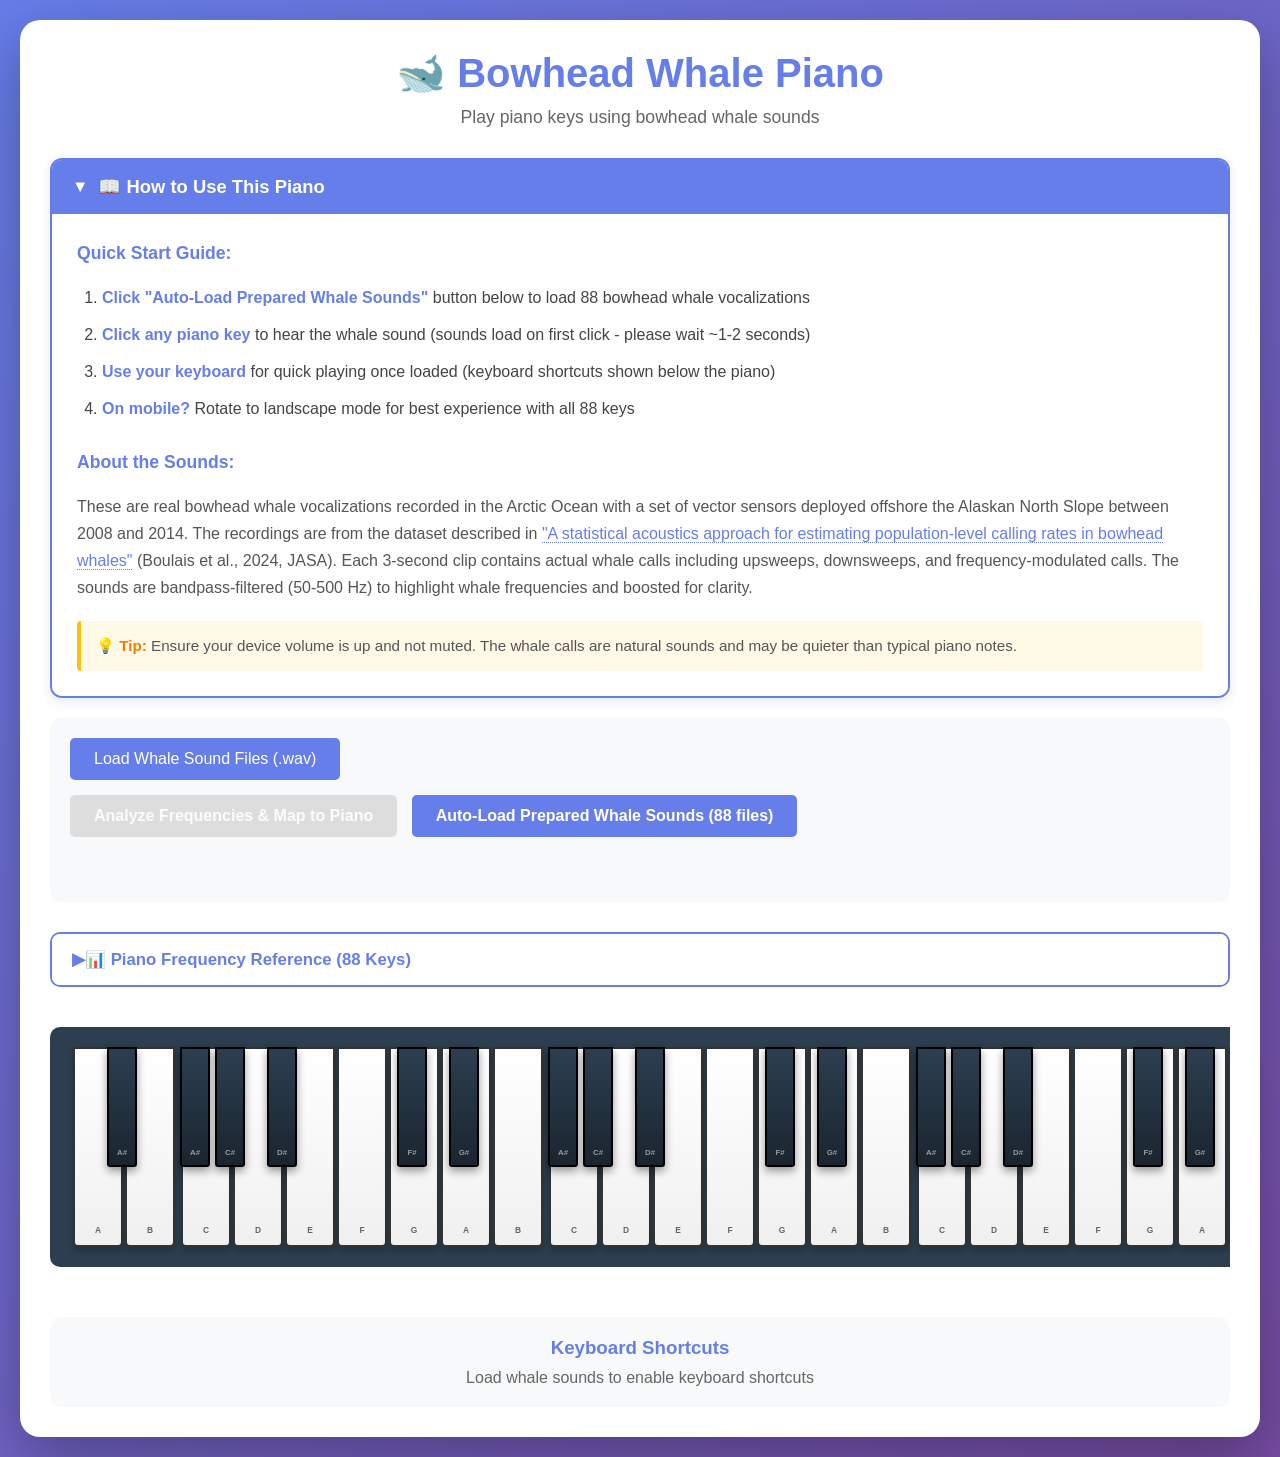
==== index.html @ 64fb5c07 "Update README to reference Boulais et al. 2024 JASA paper instead of Shell GSI data" ====
<!DOCTYPE html>
<html lang="en">
<head>
    <meta charset="UTF-8">
    <meta name="viewport" content="width=device-width, initial-scale=1.0, maximum-scale=1.0, user-scalable=no">
    <meta name="mobile-web-app-capable" content="yes">
    <meta name="apple-mobile-web-app-capable" content="yes">
    <meta name="apple-mobile-web-app-status-bar-style" content="black-translucent">
    <title>Bowhead Whale Piano</title>
    <link rel="stylesheet" href="styles.css">
</head>
<body>
    <!-- Orientation Prompt for Mobile Portrait Mode -->
    <div class="orientation-prompt">
        <div class="rotate-icon">📱 ↻</div>
        <h2>Please Rotate Your Device</h2>
        <p>For the best experience with all 88 piano keys,<br>please use landscape mode.</p>
    </div>

    <div class="container">
        <header>
            <h1>🐋 Bowhead Whale Piano</h1>
            <p>Play piano keys using bowhead whale sounds</p>
        </header>

        <details class="readme" open>
            <summary>📖 How to Use This Piano</summary>
            <div class="readme-content">
                <h3>Quick Start Guide:</h3>
                <ol>
                    <li><strong>Click "Auto-Load Prepared Whale Sounds"</strong> button below to load 88 bowhead whale vocalizations</li>
                    <li><strong>Click any piano key</strong> to hear the whale sound (sounds load on first click - please wait ~1-2 seconds)</li>
                    <li><strong>Use your keyboard</strong> for quick playing once loaded (keyboard shortcuts shown below the piano)</li>
                    <li><strong>On mobile?</strong> Rotate to landscape mode for best experience with all 88 keys</li>
                </ol>
                
                <h3>About the Sounds:</h3>
                <p>
                    These are real bowhead whale vocalizations recorded in the Arctic Ocean with a set of vector sensors deployed offshore the Alaskan North Slope between 2008 and 2014. 
                    The recordings are from the dataset described in <a href="https://pubs.aip.org/asa/jasa/article/155/3/1969/3270391/A-statistical-acoustics-approach-for-estimating" target="_blank" rel="noopener noreferrer">"A statistical acoustics approach for estimating population-level calling rates in bowhead whales"</a> (Boulais et al., 2024, JASA).
                    Each 3-second clip contains actual whale calls including upsweeps, downsweeps, and frequency-modulated calls.
                    The sounds are bandpass-filtered (50-500 Hz) to highlight whale frequencies and boosted for clarity.
                </p>
                
                <p class="tip">
                    💡 <strong>Tip:</strong> Ensure your device volume is up and not muted. The whale calls are natural sounds 
                    and may be quieter than typical piano notes.
                </p>
            </div>
        </details>

        <div class="controls">
            <div class="file-loader">
                <label for="wav-files" class="file-label">
                    Load Whale Sound Files (.wav)
                </label>
                <input type="file" id="wav-files" accept=".wav" multiple>
                <div id="file-count" class="file-count"></div>
            </div>
            
            <button id="analyze-btn" class="btn btn-primary" disabled>
                Analyze Frequencies & Map to Piano
            </button>
            
            <button id="auto-load-btn" class="btn btn-secondary">
                Auto-Load Prepared Whale Sounds (88 files)
            </button>
            
            <button id="test-sound-btn" class="btn btn-test" style="display: none;">
                🔊 Test Sound
            </button>
            
            <div id="status" class="status"></div>
        </div>

        <details class="frequency-reference">
            <summary>📊 Piano Frequency Reference (88 Keys)</summary>
            <div class="frequency-table-container">
                <table class="frequency-table">
                    <thead>
                        <tr>
                            <th>Key#</th>
                            <th>Note</th>
                            <th>Frequency (Hz)</th>
                            <th>Key#</th>
                            <th>Note</th>
                            <th>Frequency (Hz)</th>
                        </tr>
                    </thead>
                    <tbody id="frequency-reference-table">
                        <!-- Populated by JavaScript -->
                    </tbody>
                </table>
            </div>
        </details>

        <div id="frequency-mapping" class="frequency-mapping"></div>

        <div class="piano-container">
            <div id="piano" class="piano"></div>
        </div>

        <div class="keyboard-hints">
            <h3>Keyboard Shortcuts</h3>
            <p>Load whale sounds to enable keyboard shortcuts</p>
        </div>
    </div>

    <script src="app.js"></script>
</body>
</html>
---- styles.css ----
* {
    margin: 0;
    padding: 0;
    box-sizing: border-box;
}

body {
    font-family: 'Segoe UI', Tahoma, Geneva, Verdana, sans-serif;
    background: linear-gradient(135deg, #667eea 0%, #764ba2 100%);
    min-height: 100vh;
    padding: 20px;
    color: #333;
    /* Prevent pull-to-refresh and overscroll on mobile */
    overscroll-behavior: none;
    -webkit-overflow-scrolling: touch;
    touch-action: pan-x pan-y;
}

.container {
    max-width: 1400px;
    margin: 0 auto;
    background: white;
    border-radius: 20px;
    padding: 30px;
    box-shadow: 0 20px 60px rgba(0,0,0,0.3);
}

header {
    text-align: center;
    margin-bottom: 30px;
}

header h1 {
    font-size: 2.5em;
    color: #667eea;
    margin-bottom: 10px;
}

header p {
    color: #666;
    font-size: 1.1em;
}

.controls {
    background: #f8f9fa;
    padding: 20px;
    border-radius: 10px;
    margin-bottom: 30px;
}

.file-loader {
    margin-bottom: 15px;
}

.file-label {
    display: inline-block;
    padding: 12px 24px;
    background: #667eea;
    color: white;
    border-radius: 5px;
    cursor: pointer;
    transition: background 0.3s;
}

.file-label:hover {
    background: #5568d3;
}

#wav-files {
    display: none;
}

.file-count {
    margin-top: 10px;
    color: #666;
    font-size: 0.95em;
}

.btn {
    padding: 12px 24px;
    border: none;
    border-radius: 5px;
    font-size: 1em;
    cursor: pointer;
    transition: all 0.3s;
    font-weight: 600;
    margin-right: 10px;
    margin-bottom: 10px;
}

.btn-primary {
    background: #28a745;
    color: white;
}

.btn-primary:hover:not(:disabled) {
    background: #218838;
    transform: translateY(-2px);
    box-shadow: 0 4px 8px rgba(0,0,0,0.2);
}

.btn-secondary {
    background: #667eea;
    color: white;
}

.btn-secondary:hover:not(:disabled) {
    background: #5568d3;
    transform: translateY(-2px);
    box-shadow: 0 4px 8px rgba(0,0,0,0.2);
}

.btn-test {
    background: #ff6b6b;
    color: white;
}

.btn-test:hover:not(:disabled) {
    background: #ee5a52;
    transform: translateY(-2px);
    box-shadow: 0 4px 8px rgba(0,0,0,0.2);
}

.btn:disabled {
    background: #ccc;
    cursor: not-allowed;
    opacity: 0.6;
}

.status {
    margin-top: 15px;
    padding: 10px;
    border-radius: 5px;
    font-size: 0.95em;
}

.status.success {
    background: #d4edda;
    color: #155724;
    border: 1px solid #c3e6cb;
}

.status.error {
    background: #f8d7da;
    color: #721c24;
    border: 1px solid #f5c6cb;
}

.status.info {
    background: #d1ecf1;
    color: #0c5460;
    border: 1px solid #bee5eb;
}

.frequency-mapping {
    margin-bottom: 20px;
    max-height: 200px;
    overflow-y: auto;
    background: #f8f9fa;
    padding: 15px;
    border-radius: 5px;
    display: none;
}

.frequency-mapping.show {
    display: block;
}

.frequency-mapping h3 {
    margin-bottom: 10px;
    color: #667eea;
}

.mapping-table {
    font-size: 0.85em;
    color: #666;
}

.piano-container {
    overflow-x: auto;
    padding: 20px 0;
    /* Better touch scrolling on mobile */
    -webkit-overflow-scrolling: touch;
    scroll-behavior: smooth;
    /* Prevent accidental scroll bounce */
    overscroll-behavior-x: contain;
}

.piano {
    display: flex;
    justify-content: center;
    position: relative;
    background: #2c3e50;
    padding: 20px;
    border-radius: 10px;
    min-width: fit-content;
    /* Prevent text selection while playing */
    user-select: none;
    -webkit-user-select: none;
    -webkit-touch-callout: none;
}

.octave {
    display: flex;
    position: relative;
    margin: 0 2px;
}

.key {
    position: relative;
    cursor: pointer;
    user-select: none;
    -webkit-user-select: none;
    -webkit-touch-callout: none;
    transition: all 0.1s;
    /* Improve touch responsiveness on mobile */
    touch-action: manipulation;
    -webkit-tap-highlight-color: transparent;
}

.white-key {
    width: 50px;
    height: 200px;
    background: linear-gradient(to bottom, #ffffff 0%, #f0f0f0 100%);
    border: 2px solid #333;
    border-radius: 0 0 5px 5px;
    margin: 0 1px;
    display: flex;
    align-items: flex-end;
    justify-content: center;
    padding-bottom: 10px;
    font-size: 0.75em;
    color: #666;
    box-shadow: 0 4px 6px rgba(0,0,0,0.2);
}

.white-key:hover {
    background: linear-gradient(to bottom, #f0f0f0 0%, #e0e0e0 100%);
}

.white-key:active, .white-key.active {
    background: linear-gradient(to bottom, #667eea 0%, #5568d3 100%);
    color: white;
    transform: translateY(2px);
    box-shadow: 0 2px 3px rgba(0,0,0,0.2);
}

.black-key {
    width: 30px;
    height: 120px;
    background: linear-gradient(to bottom, #2c3e50 0%, #1a252f 100%);
    border: 2px solid #000;
    border-radius: 0 0 3px 3px;
    position: absolute;
    z-index: 2;
    display: flex;
    align-items: flex-end;
    justify-content: center;
    padding-bottom: 8px;
    font-size: 0.7em;
    color: #999;
    box-shadow: 0 4px 8px rgba(0,0,0,0.4);
}

.black-key:hover {
    background: linear-gradient(to bottom, #34495e 0%, #2c3e50 100%);
}

.black-key:active, .black-key.active {
    background: linear-gradient(to bottom, #764ba2 0%, #667eea 100%);
    color: white;
    transform: translateY(2px);
    box-shadow: 0 2px 4px rgba(0,0,0,0.4);
}

/* Black key positions */
.black-key.pos-1 { left: 35px; }
.black-key.pos-2 { left: 87px; }
.black-key.pos-3 { left: 165px; }
.black-key.pos-4 { left: 217px; }
.black-key.pos-5 { left: 269px; }

.key-label {
    font-size: 0.7em;
    font-weight: 600;
}

.key-note {
    font-size: 0.65em;
    opacity: 0.7;
}

.keyboard-hints {
    text-align: center;
    margin-top: 30px;
    padding: 20px;
    background: #f8f9fa;
    border-radius: 10px;
}

.keyboard-hints h3 {
    color: #667eea;
    margin-bottom: 10px;
}

.keyboard-hints p {
    color: #666;
}

/* README Section */
.readme {
    margin: 20px 0;
    background: linear-gradient(135deg, #e8eef7 0%, #f5f7fa 100%);
    border: 2px solid #667eea;
    border-radius: 12px;
    overflow: hidden;
    box-shadow: 0 4px 12px rgba(102, 126, 234, 0.15);
}

.readme summary {
    padding: 16px 20px;
    cursor: pointer;
    font-weight: 700;
    font-size: 1.15em;
    color: #667eea;
    background: white;
    transition: all 0.3s;
    user-select: none;
    list-style: none;
    display: flex;
    align-items: center;
    gap: 10px;
}

.readme summary::-webkit-details-marker {
    display: none;
}

.readme summary::before {
    content: '▼';
    display: inline-block;
    transition: transform 0.3s;
    font-size: 0.9em;
}

.readme:not([open]) summary::before {
    transform: rotate(-90deg);
}

.readme summary:hover {
    background: #f8f9fa;
    color: #5568d3;
}

.readme[open] summary {
    background: #667eea;
    color: white;
    box-shadow: 0 2px 8px rgba(102, 126, 234, 0.2);
}

.readme-content {
    padding: 25px;
    background: white;
    color: #333;
    line-height: 1.7;
}

.readme-content h3 {
    color: #667eea;
    margin-top: 0;
    margin-bottom: 15px;
    font-size: 1.1em;
}

.readme-content h3:not(:first-child) {
    margin-top: 25px;
}

.readme-content ol {
    margin: 15px 0;
    padding-left: 25px;
}

.readme-content ol li {
    margin: 10px 0;
    color: #444;
}

.readme-content ol li strong {
    color: #667eea;
}

.readme-content p {
    margin: 12px 0;
    color: #555;
}

.readme-content .tip {
    background: #fff9e6;
    border-left: 4px solid #ffc107;
    padding: 12px 15px;
    margin: 20px 0 0 0;
    border-radius: 4px;
    font-size: 0.95em;
}

.readme-content .tip strong {
    color: #f57c00;
}

.readme-content a {
    color: #667eea;
    text-decoration: none;
    border-bottom: 1px dotted #667eea;
    transition: all 0.2s;
}

.readme-content a:hover {
    color: #5568d3;
    border-bottom: 1px solid #5568d3;
}

/* Landscape Orientation Prompt */
.orientation-prompt {
    display: none;
    position: fixed;
    top: 0;
    left: 0;
    width: 100%;
    height: 100%;
    background: rgba(102, 126, 234, 0.98);
    z-index: 9999;
    justify-content: center;
    align-items: center;
    flex-direction: column;
    text-align: center;
    padding: 20px;
    color: white;
}

.orientation-prompt .rotate-icon {
    font-size: 4em;
    animation: rotate 2s ease-in-out infinite;
    margin-bottom: 20px;
}

@keyframes rotate {
    0%, 100% { transform: rotate(0deg); }
    50% { transform: rotate(90deg); }
}

.orientation-prompt h2 {
    font-size: 1.8em;
    margin-bottom: 15px;
}

.orientation-prompt p {
    font-size: 1.2em;
    opacity: 0.9;
}

/* Show orientation prompt on mobile in portrait mode */
@media (max-width: 768px) and (orientation: portrait) {
    .orientation-prompt {
        display: flex !important;
    }
}

/* Mobile optimizations - Portrait fallback */
@media (max-width: 768px) {
    body {
        padding: 10px;
    }
    
    .container {
        padding: 15px;
        border-radius: 10px;
    }
    
    header h1 {
        font-size: 1.5em;
    }
    
    header p {
        font-size: 0.95em;
    }
    
    .controls {
        padding: 15px;
    }
    
    .btn {
        width: 100%;
        margin-right: 0;
        margin-bottom: 10px;
        padding: 14px;
        font-size: 0.95em;
    }
    
    .white-key {
        width: 32px;
        height: 140px;
    }
    
    .black-key {
        width: 20px;
        height: 90px;
    }
    
    .black-key.pos-1 { left: 22px; }
    .black-key.pos-2 { left: 56px; }
    .black-key.pos-3 { left: 106px; }
    .black-key.pos-4 { left: 140px; }
    .black-key.pos-5 { left: 174px; }
    
    .key-label {
        font-size: 0.6em;
    }
    
    .piano-container {
        margin: 0 -15px;
        padding: 15px 10px;
        background: #f8f9fa;
        border-radius: 5px;
    }
    
    .frequency-reference summary {
        padding: 12px 15px;
        font-size: 0.95em;
    }
    
    .frequency-table-container {
        padding: 10px;
        max-height: 300px;
        font-size: 0.85em;
    }
    
    .keyboard-hints {
        padding: 15px;
        font-size: 0.9em;
    }
    
    .readme {
        margin: 15px 0;
    }
    
    .readme summary {
        padding: 12px 15px;
        font-size: 1em;
    }
    
    .readme-content {
        padding: 15px;
        font-size: 0.9em;
    }
    
    .readme-content h3 {
        font-size: 1em;
    }
    
    .readme-content ol {
        padding-left: 20px;
    }
    
    .readme-content .tip {
        padding: 10px 12px;
        font-size: 0.85em;
    }
}

/* Mobile landscape mode - optimal for piano */
@media (max-width: 932px) and (orientation: landscape) {
    body {
        padding: 5px;
    }
    
    .container {
        padding: 10px;
        max-width: 100%;
    }
    
    header h1 {
        font-size: 1.3em;
        margin-bottom: 5px;
    }
    
    header p {
        font-size: 0.85em;
    }
    
    .controls {
        padding: 10px;
        margin-bottom: 15px;
    }
    
    .btn {
        padding: 10px 16px;
        font-size: 0.85em;
        margin-right: 8px;
        margin-bottom: 8px;
    }
    
    .status {
        padding: 8px;
        font-size: 0.85em;
        margin-top: 10px;
    }
    
    .piano-container {
        padding: 10px 0;
        overflow-x: auto;
        -webkit-overflow-scrolling: touch;
        scroll-behavior: smooth;
    }
    
    .piano {
        padding: 15px;
        justify-content: flex-start;
    }
    
    .white-key {
        width: 35px;
        height: 130px;
        font-size: 0.7em;
    }
    
    .black-key {
        width: 22px;
        height: 85px;
        font-size: 0.65em;
    }
    
    .black-key.pos-1 { left: 24.5px; }
    .black-key.pos-2 { left: 61px; }
    .black-key.pos-3 { left: 115px; }
    .black-key.pos-4 { left: 152px; }
    .black-key.pos-5 { left: 188.5px; }
    
    .frequency-reference {
        margin: 10px 0;
    }
    
    .frequency-reference summary {
        padding: 10px 15px;
        font-size: 0.9em;
    }
    
    .frequency-table-container {
        max-height: 150px;
        padding: 10px;
    }
    
    .frequency-table {
        font-size: 0.75em;
    }
    
    .frequency-table th,
    .frequency-table td {
        padding: 6px 5px;
    }
    
    .keyboard-hints {
        margin-top: 15px;
        padding: 10px;
        font-size: 0.8em;
    }
    
    /* Hide keyboard hints on small landscape screens */
    .keyboard-hints h3 {
        font-size: 1em;
        margin-bottom: 5px;
    }
    
    .readme {
        margin: 10px 0;
    }
    
    .readme summary {
        padding: 10px 15px;
        font-size: 0.95em;
    }
    
    .readme-content {
        padding: 15px;
        font-size: 0.85em;
        max-height: 200px;
        overflow-y: auto;
    }
    
    .readme-content h3 {
        font-size: 0.95em;
        margin-bottom: 10px;
    }
    
    .readme-content ol {
        padding-left: 20px;
    }
    
    .readme-content ol li {
        margin: 8px 0;
    }
    
    .readme-content .tip {
        padding: 8px 10px;
        font-size: 0.8em;
    }
}

/* Tablet optimizations */
@media (min-width: 768px) and (max-width: 1024px) {
    .white-key {
        width: 45px;
        height: 180px;
    }
    
    .black-key {
        width: 28px;
        height: 110px;
    }
    
    .black-key.pos-1 { left: 31.5px; }
    .black-key.pos-2 { left: 78.5px; }
    .black-key.pos-3 { left: 148.5px; }
    .black-key.pos-4 { left: 195.5px; }
    .black-key.pos-5 { left: 242.5px; }
}

/* Frequency Reference Dropdown */
.frequency-reference {
    margin: 20px 0;
    background: #f8f9fa;
    border: 2px solid #667eea;
    border-radius: 10px;
    overflow: hidden;
}

.frequency-reference summary {
    padding: 15px 20px;
    cursor: pointer;
    font-weight: 600;
    font-size: 1.05em;
    color: #667eea;
    background: white;
    transition: background 0.3s;
    user-select: none;
    list-style: none;
}

.frequency-reference summary::-webkit-details-marker {
    display: none;
}

.frequency-reference summary::before {
    content: '▶ ';
    display: inline-block;
    transition: transform 0.3s;
}

.frequency-reference[open] summary::before {
    transform: rotate(90deg);
}

.frequency-reference summary:hover {
    background: #f8f9fa;
}

.frequency-reference[open] summary {
    background: #667eea;
    color: white;
}

.frequency-table-container {
    padding: 20px;
    max-height: 500px;
    overflow-y: auto;
    background: white;
}

.frequency-table {
    width: 100%;
    border-collapse: collapse;
    font-size: 0.9em;
}

.frequency-table thead {
    position: sticky;
    top: 0;
    background: #667eea;
    color: white;
    z-index: 1;
}

.frequency-table th {
    padding: 12px 10px;
    text-align: center;
    font-weight: 600;
    border: 1px solid rgba(255, 255, 255, 0.2);
}

.frequency-table td {
    padding: 8px 10px;
    border: 1px solid #dee2e6;
    text-align: center;
}

.frequency-table tbody tr:hover {
    background: #e7f1ff;
}

.frequency-table tbody tr:nth-child(even) {
    background: #f8f9fa;
}

.frequency-table tbody tr:nth-child(even):hover {
    background: #e7f1ff;
}

/* Highlight special notes */
.frequency-table .note-a4 {
    background: #fff3cd !important;
}

.frequency-table .note-a4:hover {
    background: #ffe69c !important;
}

.frequency-table .note-c4 {
    background: #cfe2ff !important;
}

.frequency-table .note-c4:hover {
    background: #b6d4fe !important;
}

.frequency-table small {
    color: #666;
    font-weight: normal;
    font-size: 0.85em;
}
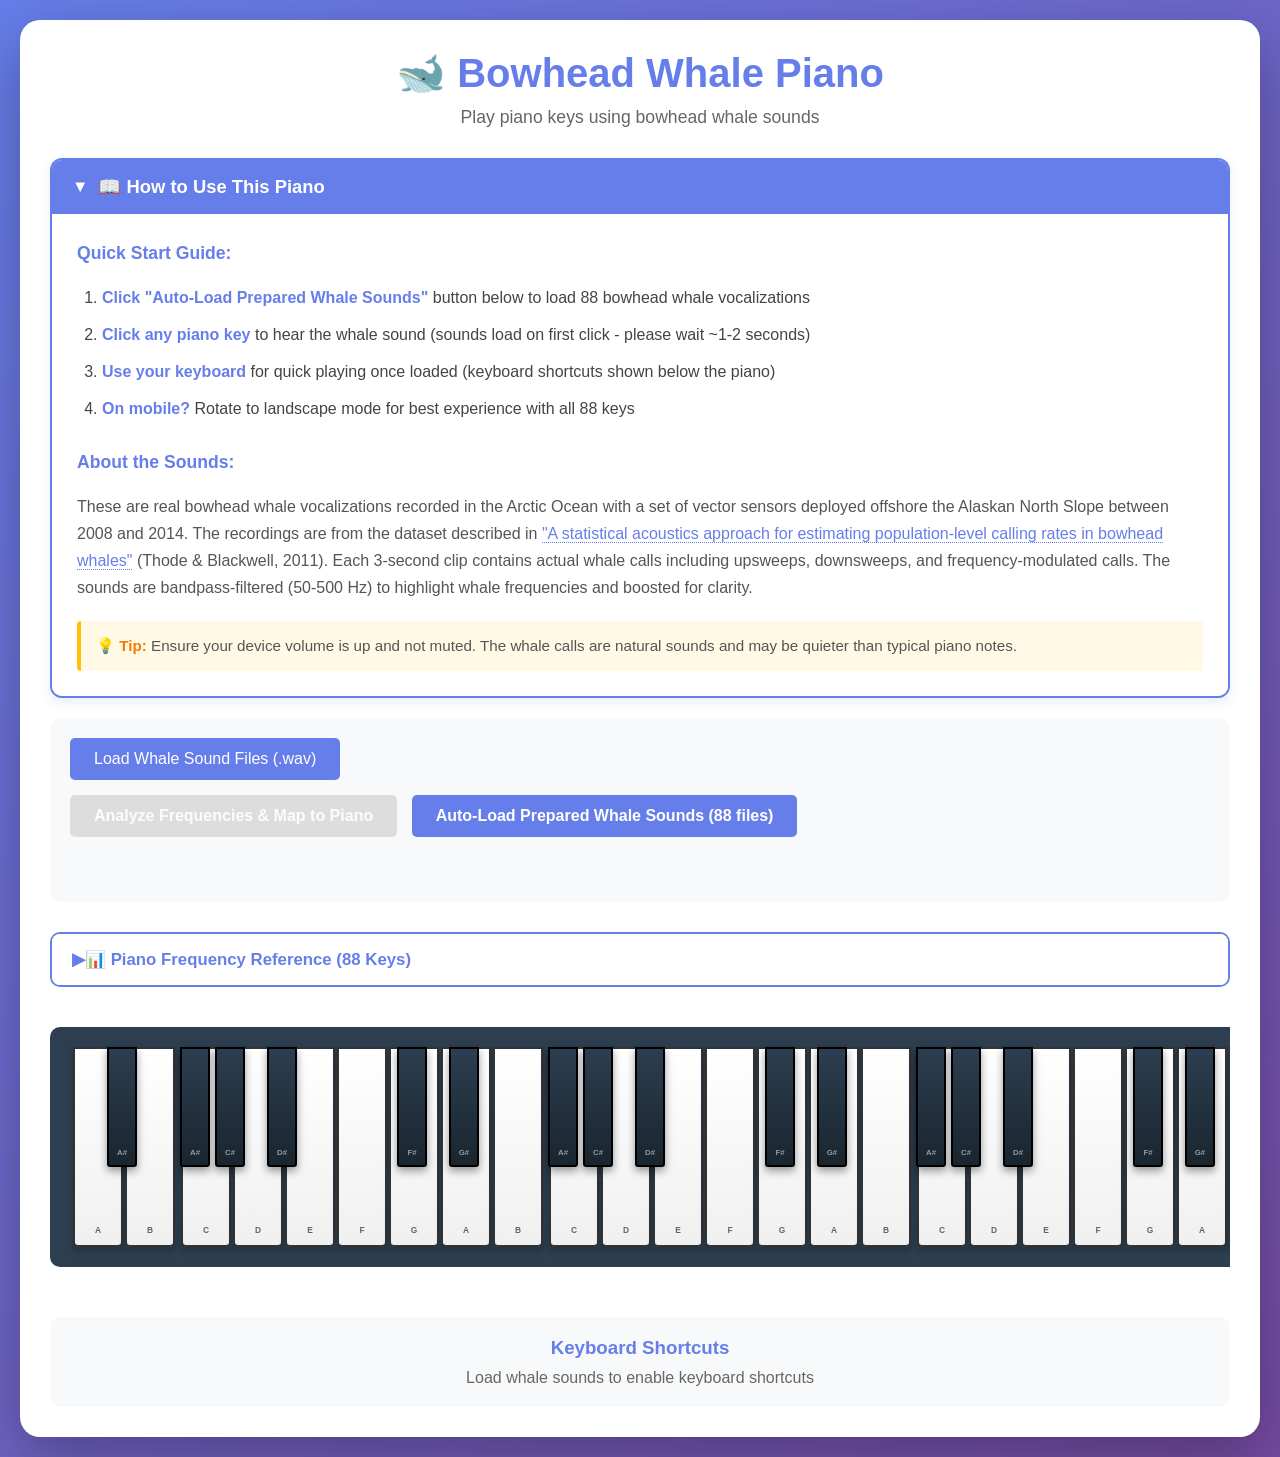
==== commit 045b5b93: "Update citation to Thode & Blackwell 2011 and add detection scripts" ====
--- a/index.html
+++ b/index.html
@@ -37,7 +37,8 @@
                 <h3>About the Sounds:</h3>
                 <p>
                     These are real bowhead whale vocalizations recorded in the Arctic Ocean with a set of vector sensors deployed offshore the Alaskan North Slope between 2008 and 2014. 
-                    The recordings are from the dataset described in <a href="https://pubs.aip.org/asa/jasa/article/155/3/1969/3270391/A-statistical-acoustics-approach-for-estimating" target="_blank" rel="noopener noreferrer">"A statistical acoustics approach for estimating population-level calling rates in bowhead whales"</a> (Boulais et al., 2024, JASA).
+                    The recordings are from the dataset described in <a href="https://pubs.aip.org/asa/jasa/article/155/3/1969/3270391/A-statistical-acoustics-approach-for-estimating" target="_blank" rel="noopener noreferrer">"A statistical acoustics approach for estimating population-level calling rates in bowhead whales"</a> (Thode & Blackwell, 2011).
+                    
                     Each 3-second clip contains actual whale calls including upsweeps, downsweeps, and frequency-modulated calls.
                     The sounds are bandpass-filtered (50-500 Hz) to highlight whale frequencies and boosted for clarity.
                 </p>
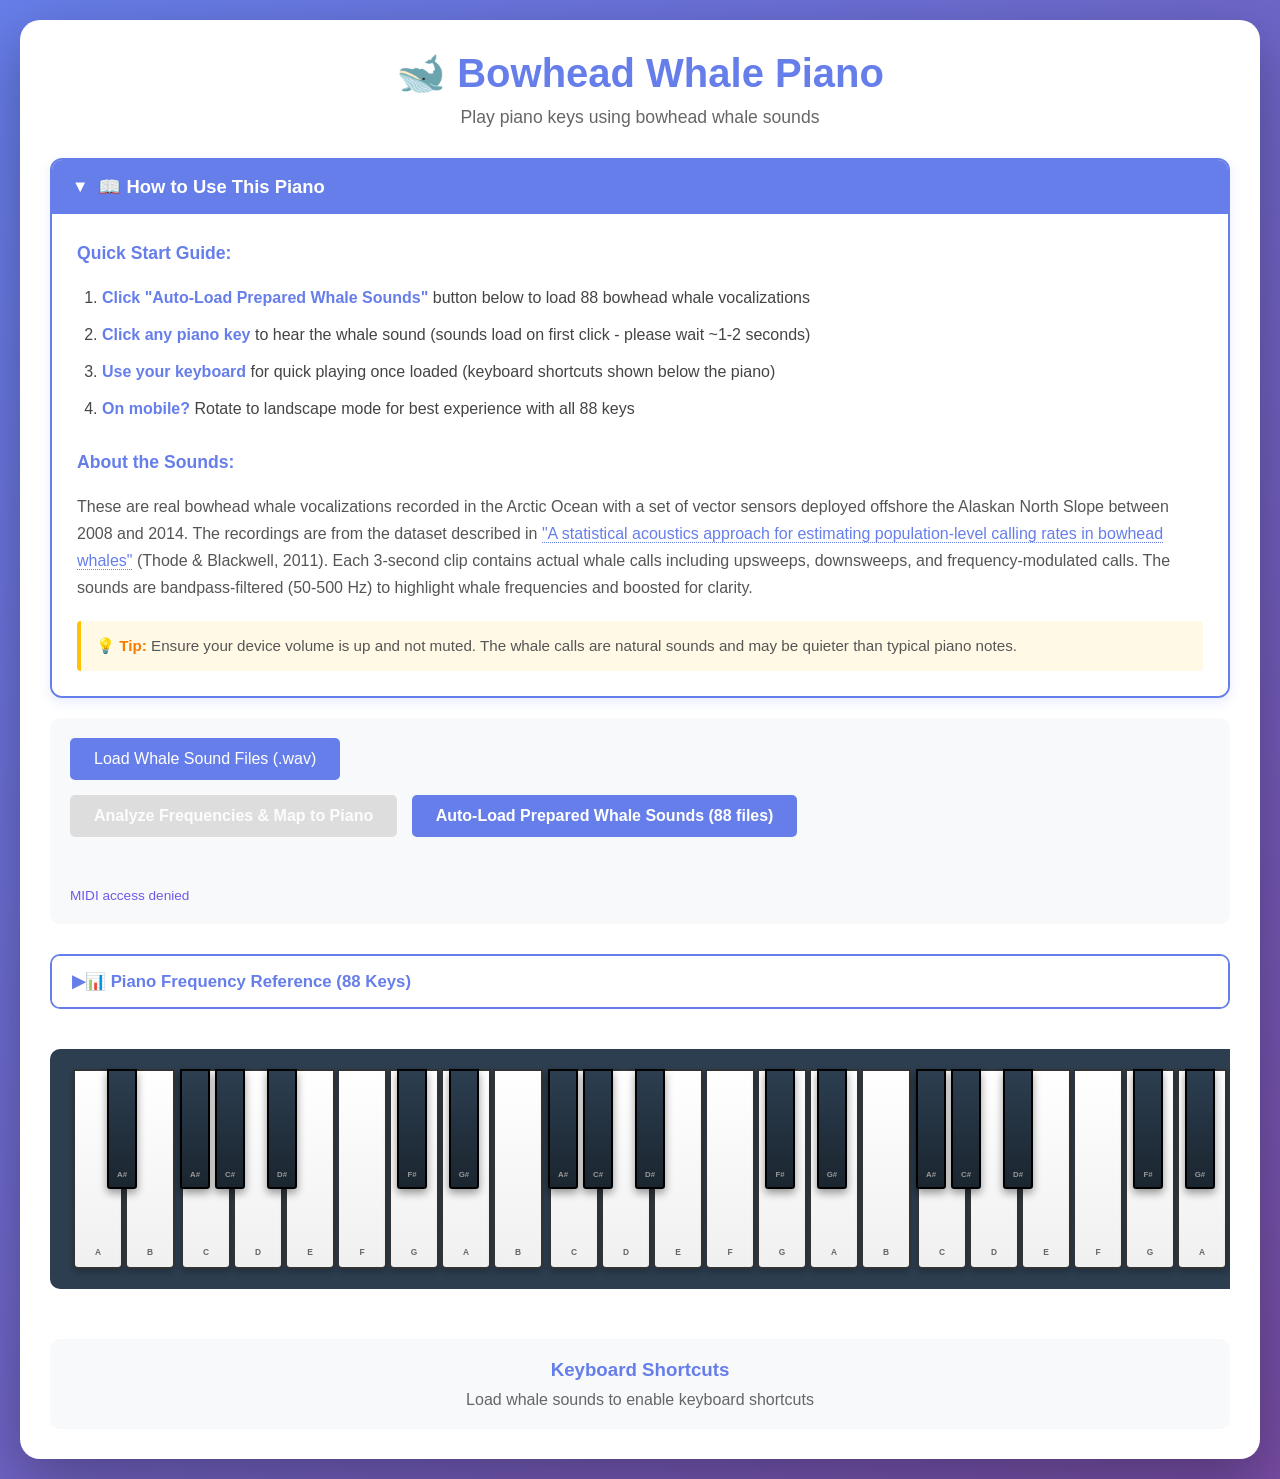
==== commit 0022dc0e: "Add Makey Makey mode with C pentatonic layout and Web MIDI output" ====
--- a/index.html
+++ b/index.html
@@ -70,8 +70,41 @@
             <button id="test-sound-btn" class="btn btn-test" style="display: none;">
                 🔊 Test Sound
             </button>
+
+            <button id="makey-makey-btn" class="btn btn-makey" style="display: none;">
+                🎛️ Makey Makey Mode
+            </button>
             
             <div id="status" class="status"></div>
+            <div id="midi-status" class="midi-status"></div>
+        </div>
+
+        <div id="makey-makey-diagram" class="makey-diagram" style="display:none">
+            <h3>🎛️ Makey Makey Layout — C Pentatonic (C3–C5)</h3>
+            <div class="makey-layout">
+                <div class="makey-section">
+                    <div class="makey-label">Front Panel</div>
+                    <div class="makey-keys">
+                        <div class="makey-key"><kbd>↑</kbd><span>G3</span></div>
+                        <div class="makey-key"><kbd>←</kbd><span>D3</span></div>
+                        <div class="makey-key"><kbd>Space</kbd><span>C3</span></div>
+                        <div class="makey-key"><kbd>→</kbd><span>A3</span></div>
+                        <div class="makey-key"><kbd>↓</kbd><span>E3</span></div>
+                        <div class="makey-key"><kbd>Click</kbd><span>hover a key</span></div>
+                    </div>
+                </div>
+                <div class="makey-section">
+                    <div class="makey-label">Back Panel</div>
+                    <div class="makey-keys">
+                        <div class="makey-key"><kbd>W</kbd><span>C5</span></div>
+                        <div class="makey-key"><kbd>A</kbd><span>C4</span></div>
+                        <div class="makey-key"><kbd>S</kbd><span>D4</span></div>
+                        <div class="makey-key"><kbd>D</kbd><span>E4</span></div>
+                        <div class="makey-key"><kbd>F</kbd><span>G4</span></div>
+                        <div class="makey-key"><kbd>G</kbd><span>A4</span></div>
+                    </div>
+                </div>
+            </div>
         </div>
 
         <details class="frequency-reference">
--- a/styles.css
+++ b/styles.css
@@ -119,6 +119,91 @@
     background: #ee5a52;
     transform: translateY(-2px);
     box-shadow: 0 4px 8px rgba(0,0,0,0.2);
+}
+
+.btn-makey {
+    background: #6c5ce7;
+    color: white;
+}
+
+.btn-makey:hover:not(:disabled) {
+    background: #5a4bd4;
+    transform: translateY(-2px);
+    box-shadow: 0 4px 8px rgba(108,92,231,0.4);
+}
+
+.btn-makey.active {
+    background: #00b894;
+    box-shadow: 0 0 12px rgba(0,184,148,0.5);
+}
+
+.midi-status {
+    font-size: 0.85em;
+    color: #6c5ce7;
+    margin-top: 6px;
+    min-height: 1.2em;
+}
+
+.makey-diagram {
+    background: #1a1a2e;
+    color: #eee;
+    border-radius: 12px;
+    padding: 16px 20px;
+    margin: 12px 0;
+}
+
+.makey-diagram h3 {
+    margin: 0 0 12px;
+    color: #a29bfe;
+    font-size: 1em;
+}
+
+.makey-layout {
+    display: flex;
+    gap: 24px;
+    flex-wrap: wrap;
+}
+
+.makey-section {
+    flex: 1;
+    min-width: 220px;
+}
+
+.makey-label {
+    font-size: 0.78em;
+    text-transform: uppercase;
+    letter-spacing: 0.08em;
+    color: #a29bfe;
+    margin-bottom: 8px;
+}
+
+.makey-keys {
+    display: flex;
+    flex-wrap: wrap;
+    gap: 8px;
+}
+
+.makey-key {
+    display: flex;
+    flex-direction: column;
+    align-items: center;
+    gap: 3px;
+}
+
+.makey-key kbd {
+    background: #2d3436;
+    border: 1px solid #636e72;
+    border-radius: 6px;
+    padding: 4px 8px;
+    font-size: 0.85em;
+    color: #dfe6e9;
+    min-width: 38px;
+    text-align: center;
+}
+
+.makey-key span {
+    font-size: 0.75em;
+    color: #fdcb6e;
 }
 
 .btn:disabled {
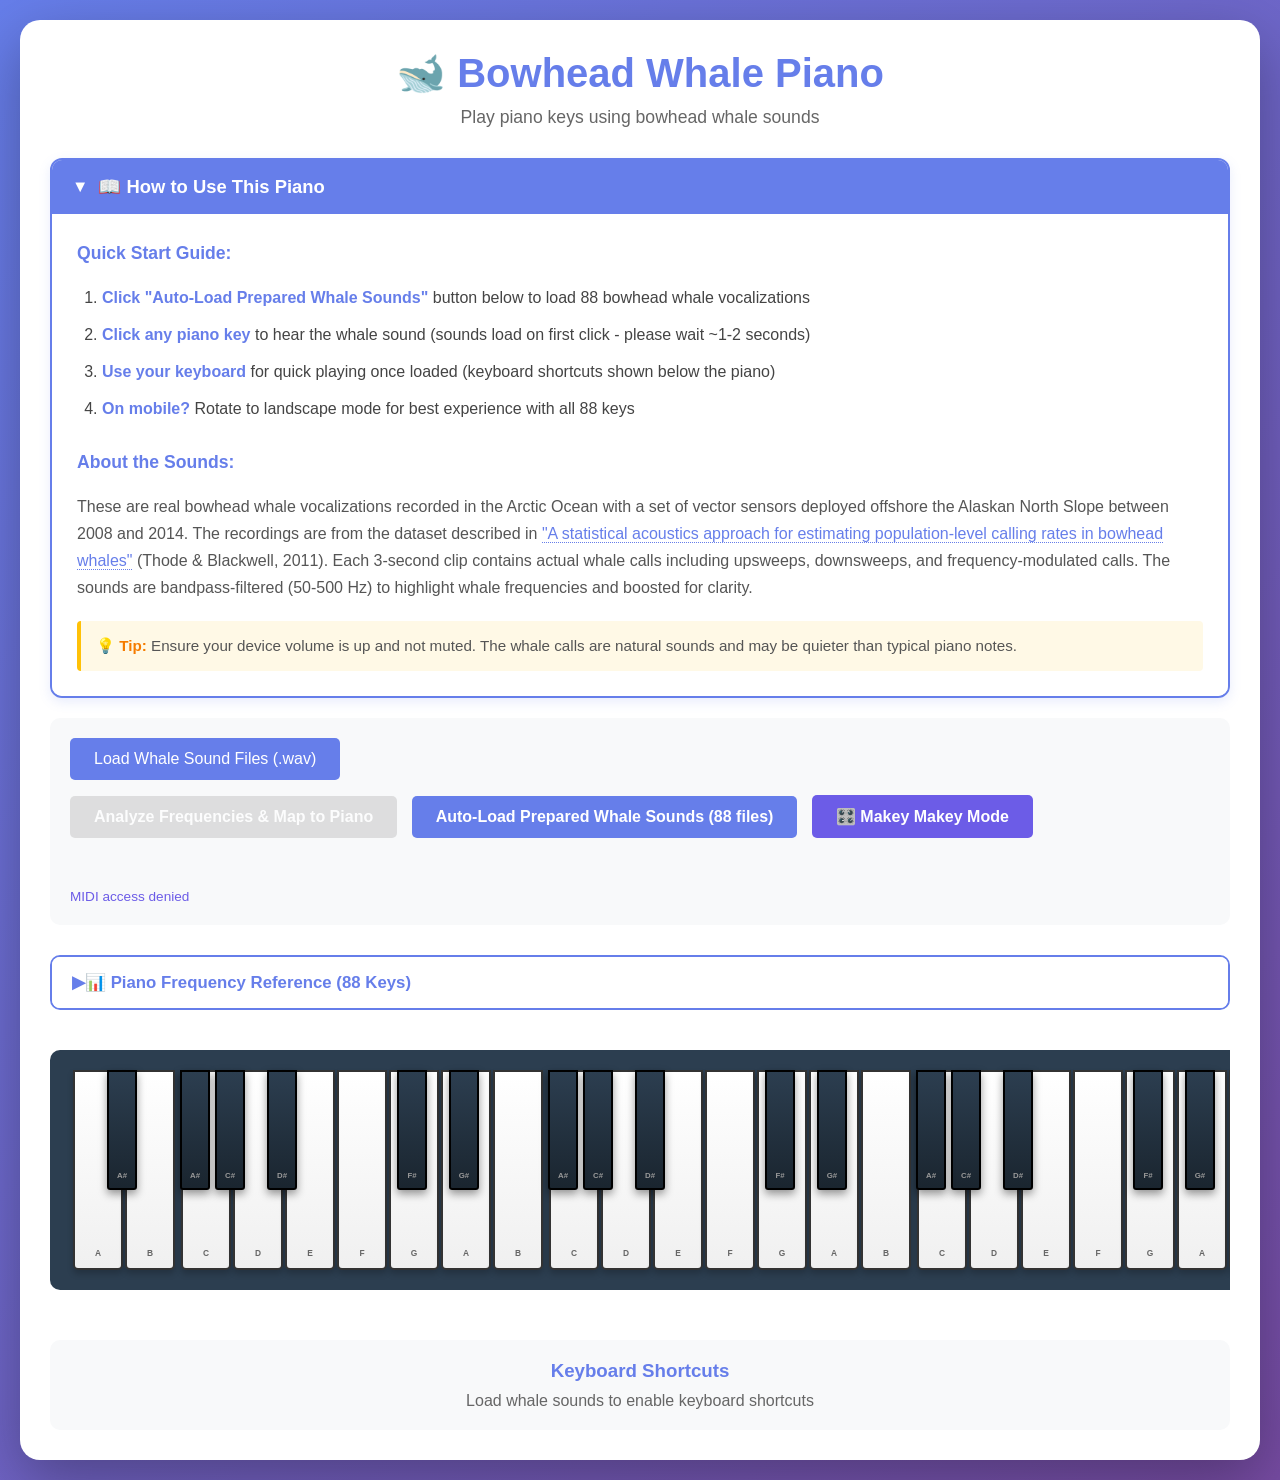
==== commit 329d6b13: "Always show Makey Makey button; auto-load sounds if not yet loaded on toggle" ====
--- a/index.html
+++ b/index.html
@@ -71,7 +71,7 @@
                 🔊 Test Sound
             </button>
 
-            <button id="makey-makey-btn" class="btn btn-makey" style="display: none;">
+            <button id="makey-makey-btn" class="btn btn-makey">
                 🎛️ Makey Makey Mode
             </button>
             
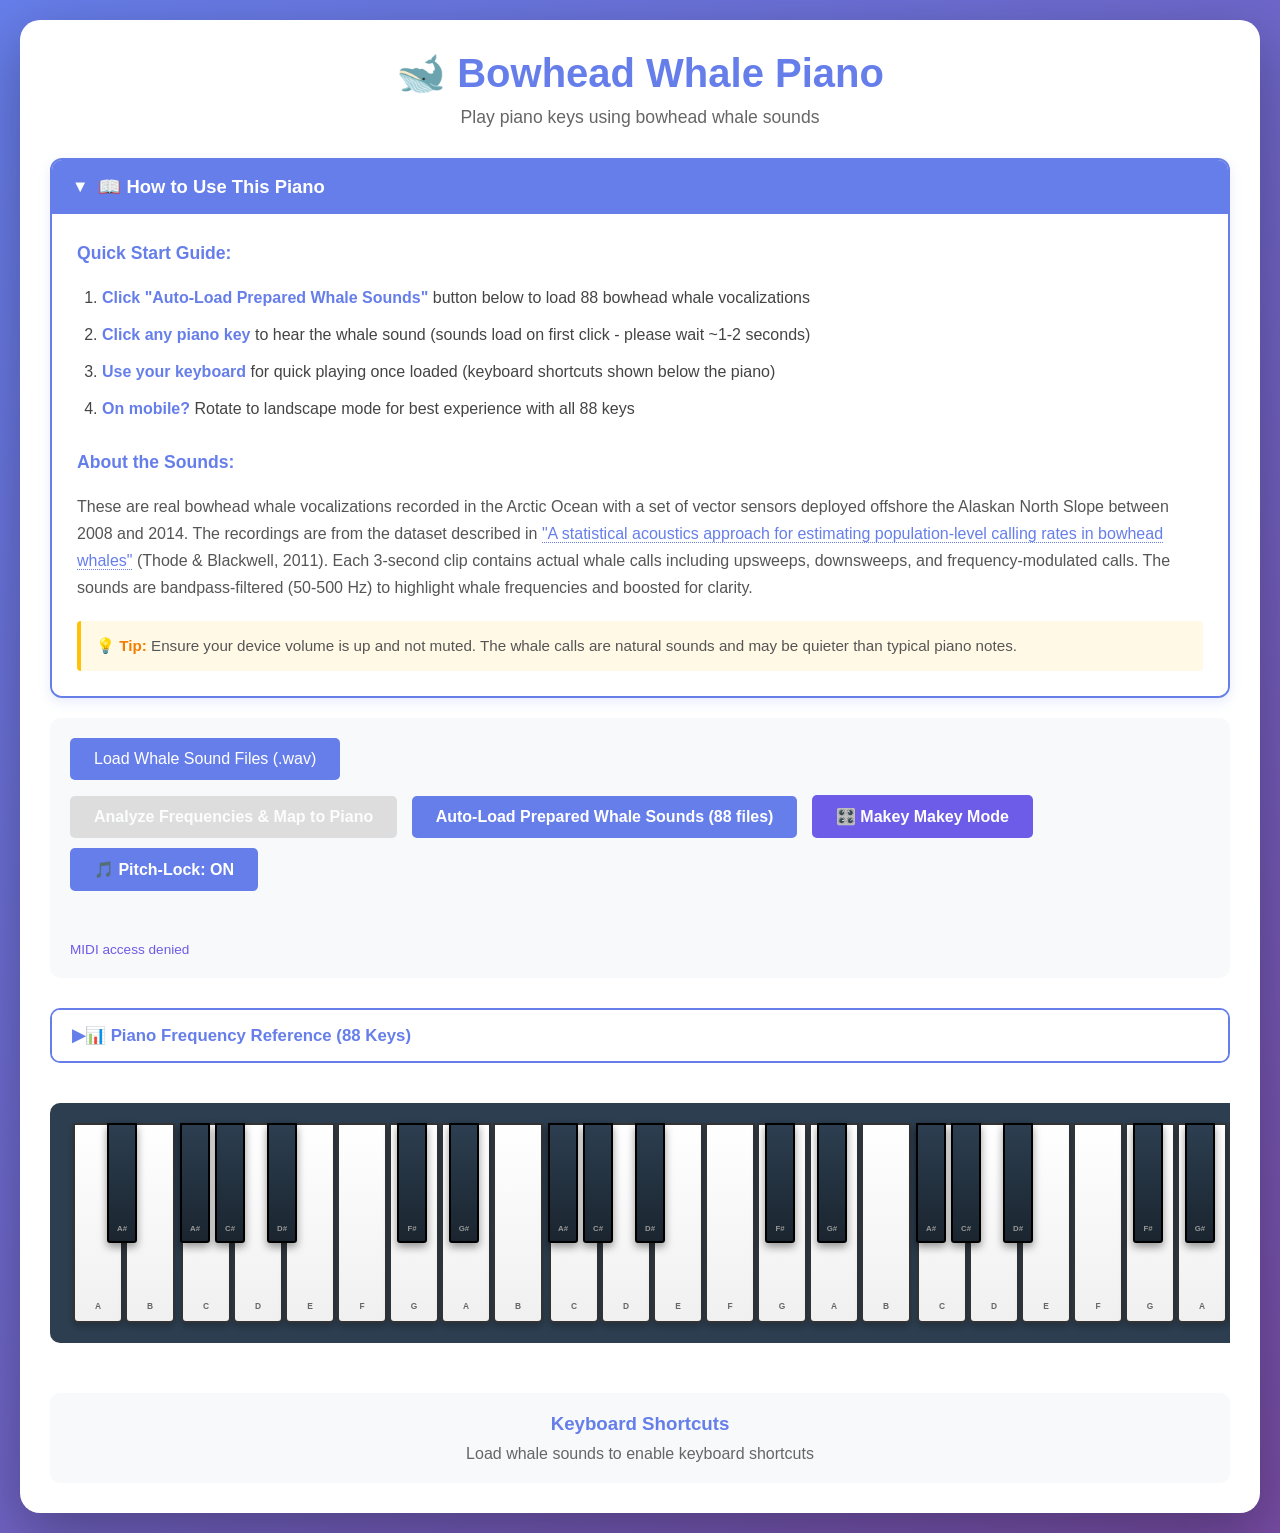
==== commit b179ef64: "Add pitch-lock so each key plays its whale clip at the note's true pitch The 88 clips were mapped to" ====
--- a/index.html
+++ b/index.html
@@ -74,7 +74,11 @@
             <button id="makey-makey-btn" class="btn btn-makey">
                 🎛️ Makey Makey Mode
             </button>
-            
+
+            <button id="pitch-lock-btn" class="btn btn-secondary active">
+                🎵 Pitch-Lock: ON
+            </button>
+
             <div id="status" class="status"></div>
             <div id="midi-status" class="midi-status"></div>
         </div>
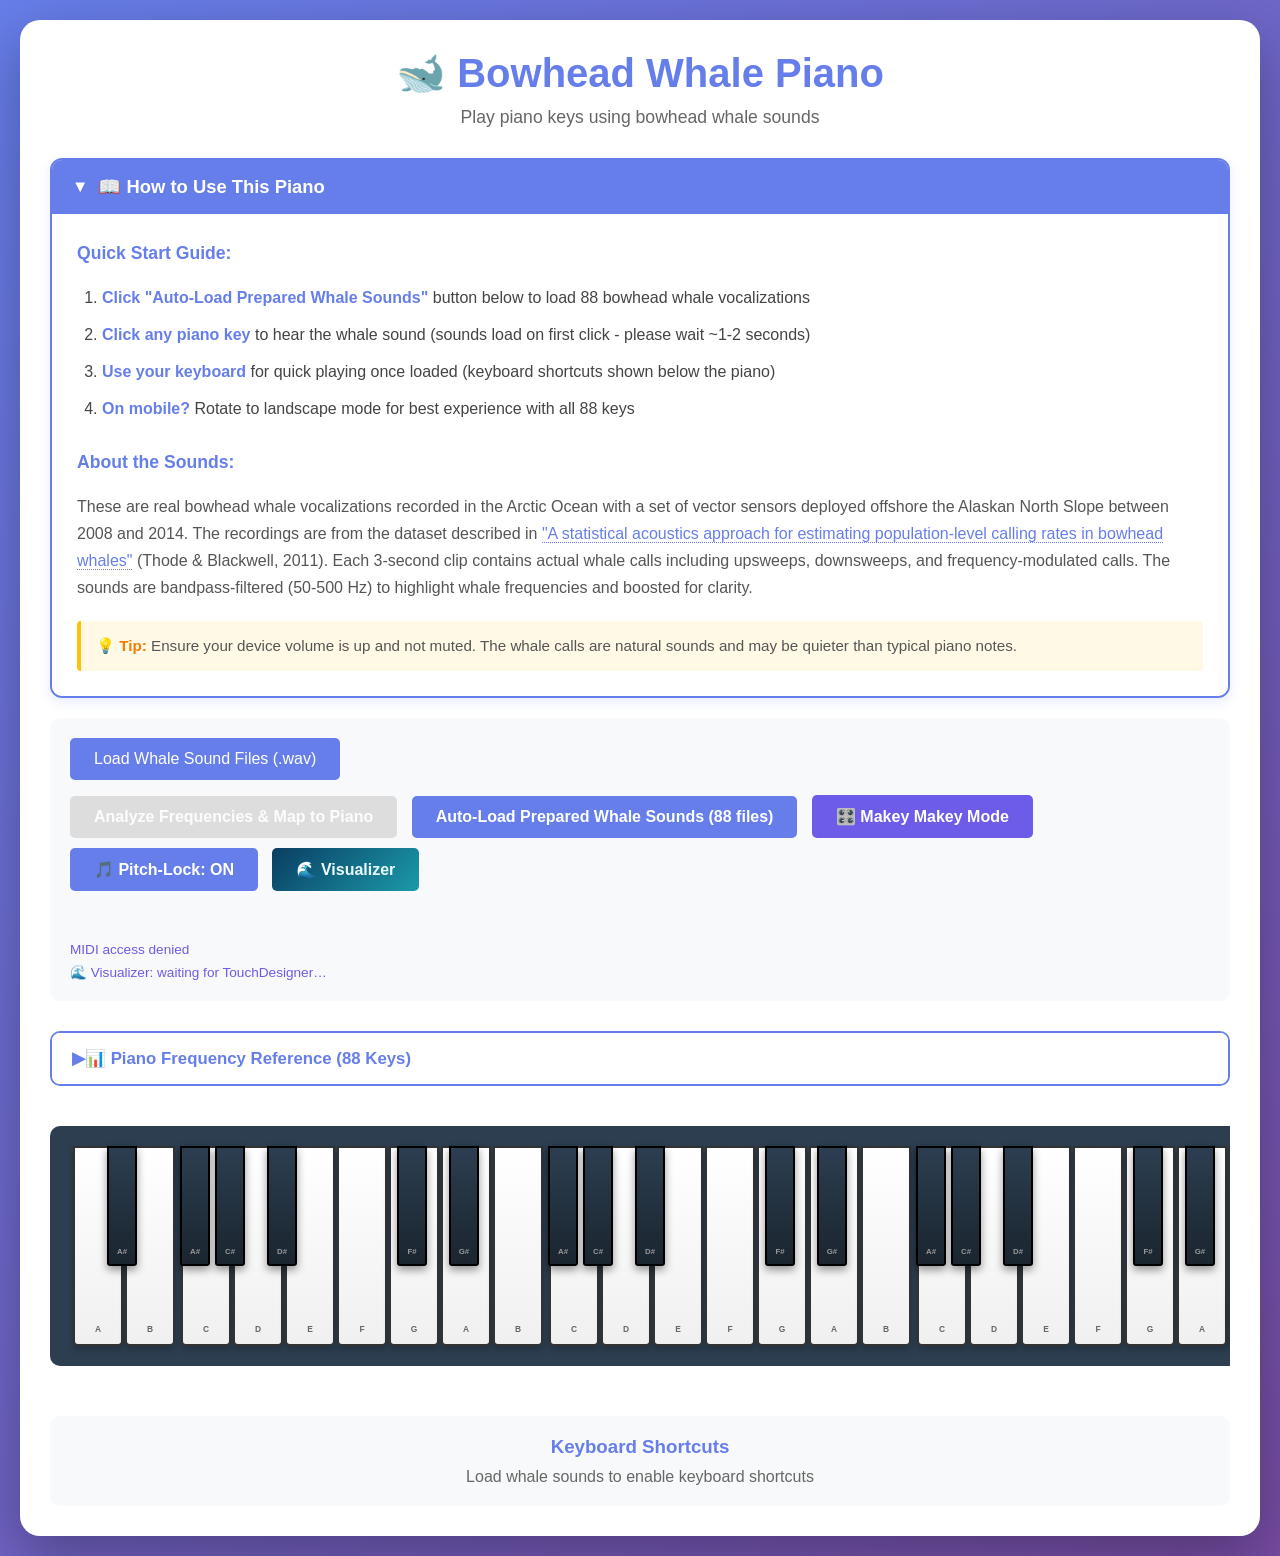
==== commit 7c1d213c: "Add bioluminescent latent-ocean visualizer (in-browser popup + TouchDesigner) In-browser popup art b" ====
--- a/index.html
+++ b/index.html
@@ -79,8 +79,28 @@
                 🎵 Pitch-Lock: ON
             </button>
 
+            <button id="viz-btn" class="btn btn-viz">
+                🌊 Visualizer
+            </button>
+
             <div id="status" class="status"></div>
             <div id="midi-status" class="midi-status"></div>
+            <div id="viz-status" class="midi-status">🌊 Visualizer: waiting for TouchDesigner…</div>
+        </div>
+
+        <!-- Optional popup art box: bioluminescent latent-ocean visualizer -->
+        <div id="viz-overlay" class="viz-overlay" aria-hidden="true">
+            <div class="viz-panel">
+                <div class="viz-bar">
+                    <span class="viz-title">🌊 Whale Song Visualizer</span>
+                    <span class="viz-sub">bioluminescent latent ocean · copepods &amp; krill drift the column · each note lights its embedding node into a jellyfish tendril</span>
+                    <span class="viz-spacer"></span>
+                    <label class="viz-td"><input type="checkbox" id="td-link-toggle" checked> TouchDesigner link</label>
+                    <button id="viz-fullscreen" class="viz-ibtn" title="Fullscreen">⛶</button>
+                    <button id="viz-close" class="viz-ibtn" title="Close">✕</button>
+                </div>
+                <canvas id="viz-canvas" class="viz-canvas"></canvas>
+            </div>
         </div>
 
         <div id="makey-makey-diagram" class="makey-diagram" style="display:none">
--- a/styles.css
+++ b/styles.css
@@ -923,3 +923,74 @@
     font-size: 0.85em;
 }
 
+/* ── Visualizer button + popup art box ─────────────────────────────────────── */
+.btn-viz {
+    background: linear-gradient(135deg, #0a3d62, #1b9aaa);
+    color: #eafcff;
+}
+.btn-viz.active {
+    box-shadow: 0 0 0 2px #36c2ff, 0 0 18px rgba(54, 194, 255, 0.6);
+}
+
+.viz-overlay {
+    position: fixed;
+    inset: 0;
+    z-index: 1000;
+    display: none;
+    align-items: center;
+    justify-content: center;
+    background: rgba(0, 4, 10, 0.78);
+    backdrop-filter: blur(4px);
+}
+.viz-overlay.open { display: flex; }
+
+.viz-panel {
+    width: min(1100px, 94vw);
+    height: min(680px, 86vh);
+    background: #02060f;
+    border: 1px solid #14324d;
+    border-radius: 14px;
+    box-shadow: 0 24px 80px rgba(0, 0, 0, 0.6), 0 0 40px rgba(27, 154, 170, 0.18);
+    display: flex;
+    flex-direction: column;
+    overflow: hidden;
+}
+.viz-overlay:fullscreen .viz-panel { width: 100vw; height: 100vh; border-radius: 0; border: none; }
+
+.viz-bar {
+    display: flex;
+    align-items: center;
+    gap: 12px;
+    padding: 10px 14px;
+    background: #06121f;
+    border-bottom: 1px solid #14324d;
+    color: #cfeaf5;
+    font-size: 0.9rem;
+}
+.viz-title { font-weight: 700; white-space: nowrap; }
+.viz-sub { color: #6f93a8; font-size: 0.78rem; }
+.viz-spacer { flex: 1; }
+.viz-td { color: #9fc3d4; font-size: 0.8rem; display: flex; align-items: center; gap: 6px; white-space: nowrap; }
+.viz-ibtn {
+    background: #0e2336;
+    color: #cfeaf5;
+    border: 1px solid #1c3e5a;
+    border-radius: 8px;
+    width: 34px; height: 30px;
+    cursor: pointer;
+    font-size: 0.95rem;
+}
+.viz-ibtn:hover { background: #154062; }
+
+.viz-canvas {
+    flex: 1;
+    width: 100%;
+    height: 100%;
+    display: block;
+    background: #02060f;
+}
+
+@media (max-width: 640px) {
+    .viz-sub { display: none; }
+}
+
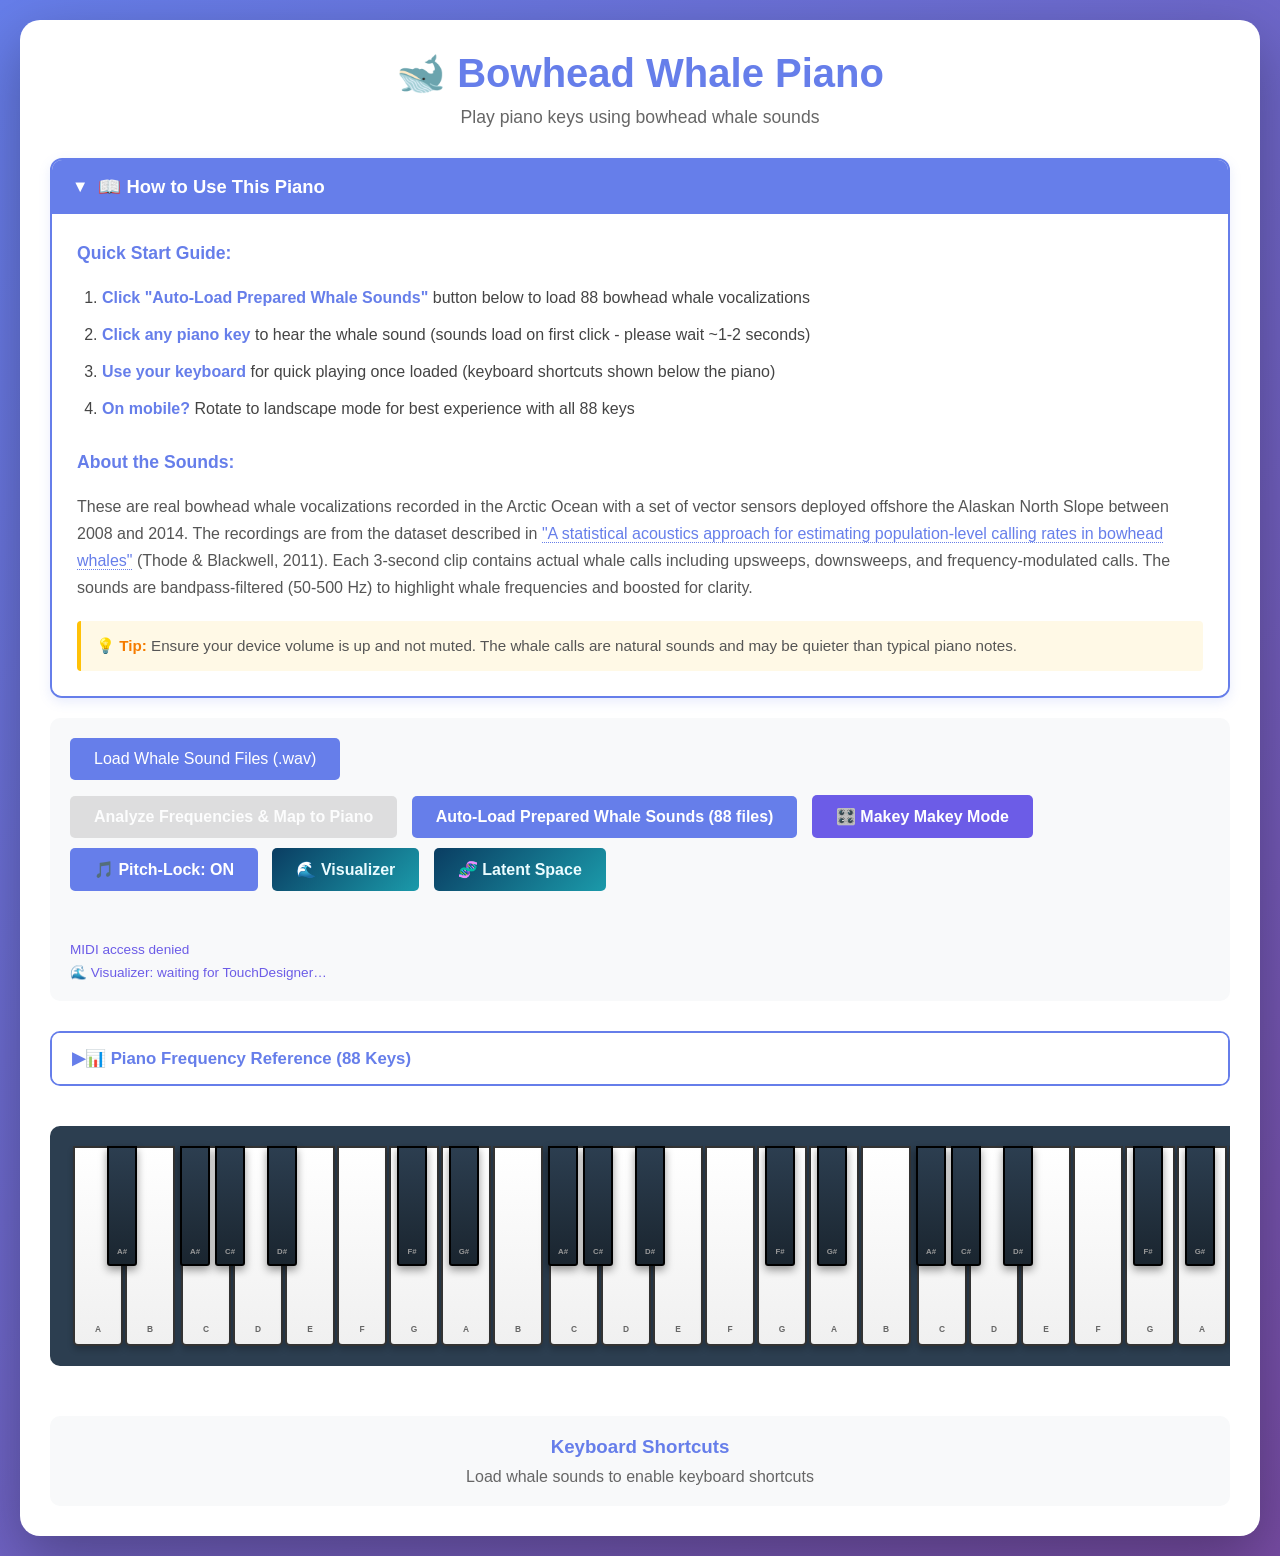
==== commit 25ca1150: "Add interactive Latent Space (PaCMAP) page linked to playback New "🧬 Latent Space" page on the piano" ====
--- a/index.html
+++ b/index.html
@@ -83,6 +83,11 @@
                 🌊 Visualizer
             </button>
 
+            <a id="latent-link" class="btn btn-viz" href="latent.html"
+               style="text-decoration:none; display:inline-block;">
+                🧬 Latent Space
+            </a>
+
             <div id="status" class="status"></div>
             <div id="midi-status" class="midi-status"></div>
             <div id="viz-status" class="midi-status">🌊 Visualizer: waiting for TouchDesigner…</div>
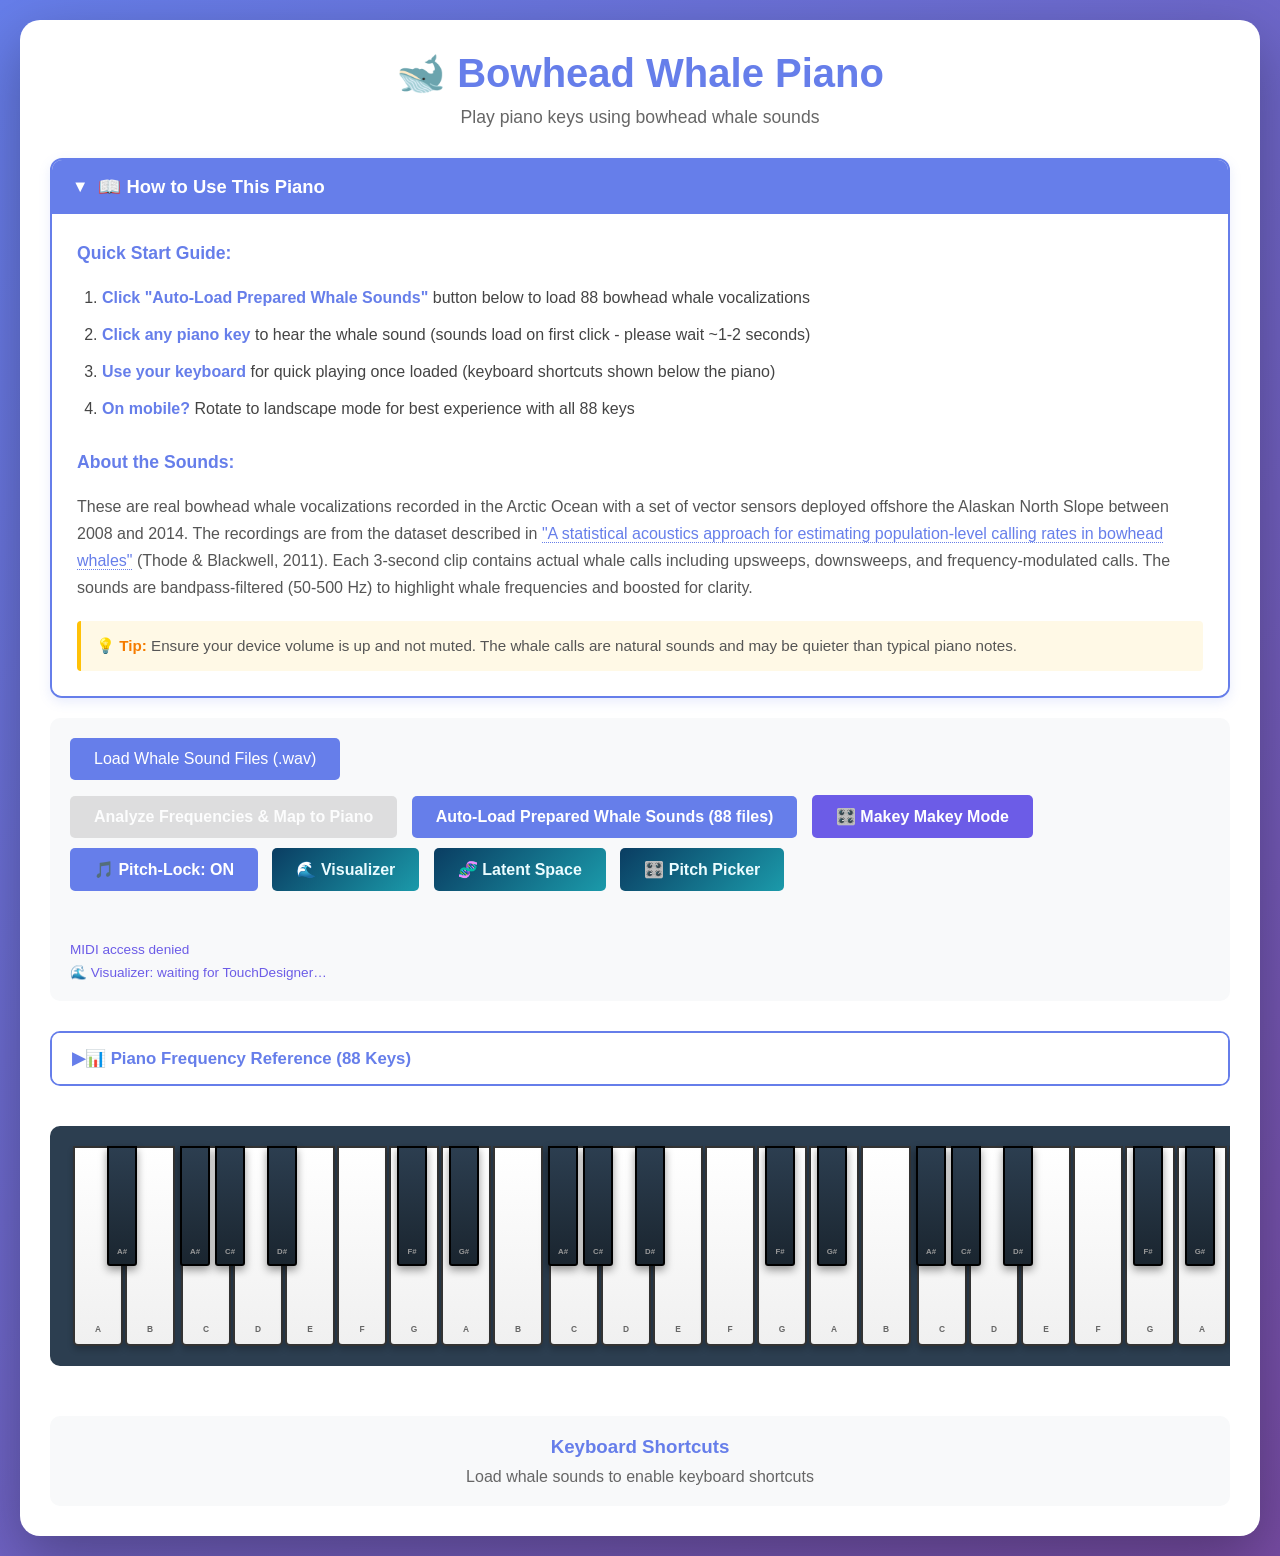
==== commit 1b30fd51: "Add whale pitch picker — drag spectrogram to hear & capture pitches as holdable keys" ====
--- a/index.html
+++ b/index.html
@@ -88,6 +88,11 @@
                 🧬 Latent Space
             </a>
 
+            <a class="btn btn-viz" href="pitch-picker.html"
+               style="text-decoration:none; display:inline-block;">
+                🎛️ Pitch Picker
+            </a>
+
             <div id="status" class="status"></div>
             <div id="midi-status" class="midi-status"></div>
             <div id="viz-status" class="midi-status">🌊 Visualizer: waiting for TouchDesigner…</div>
